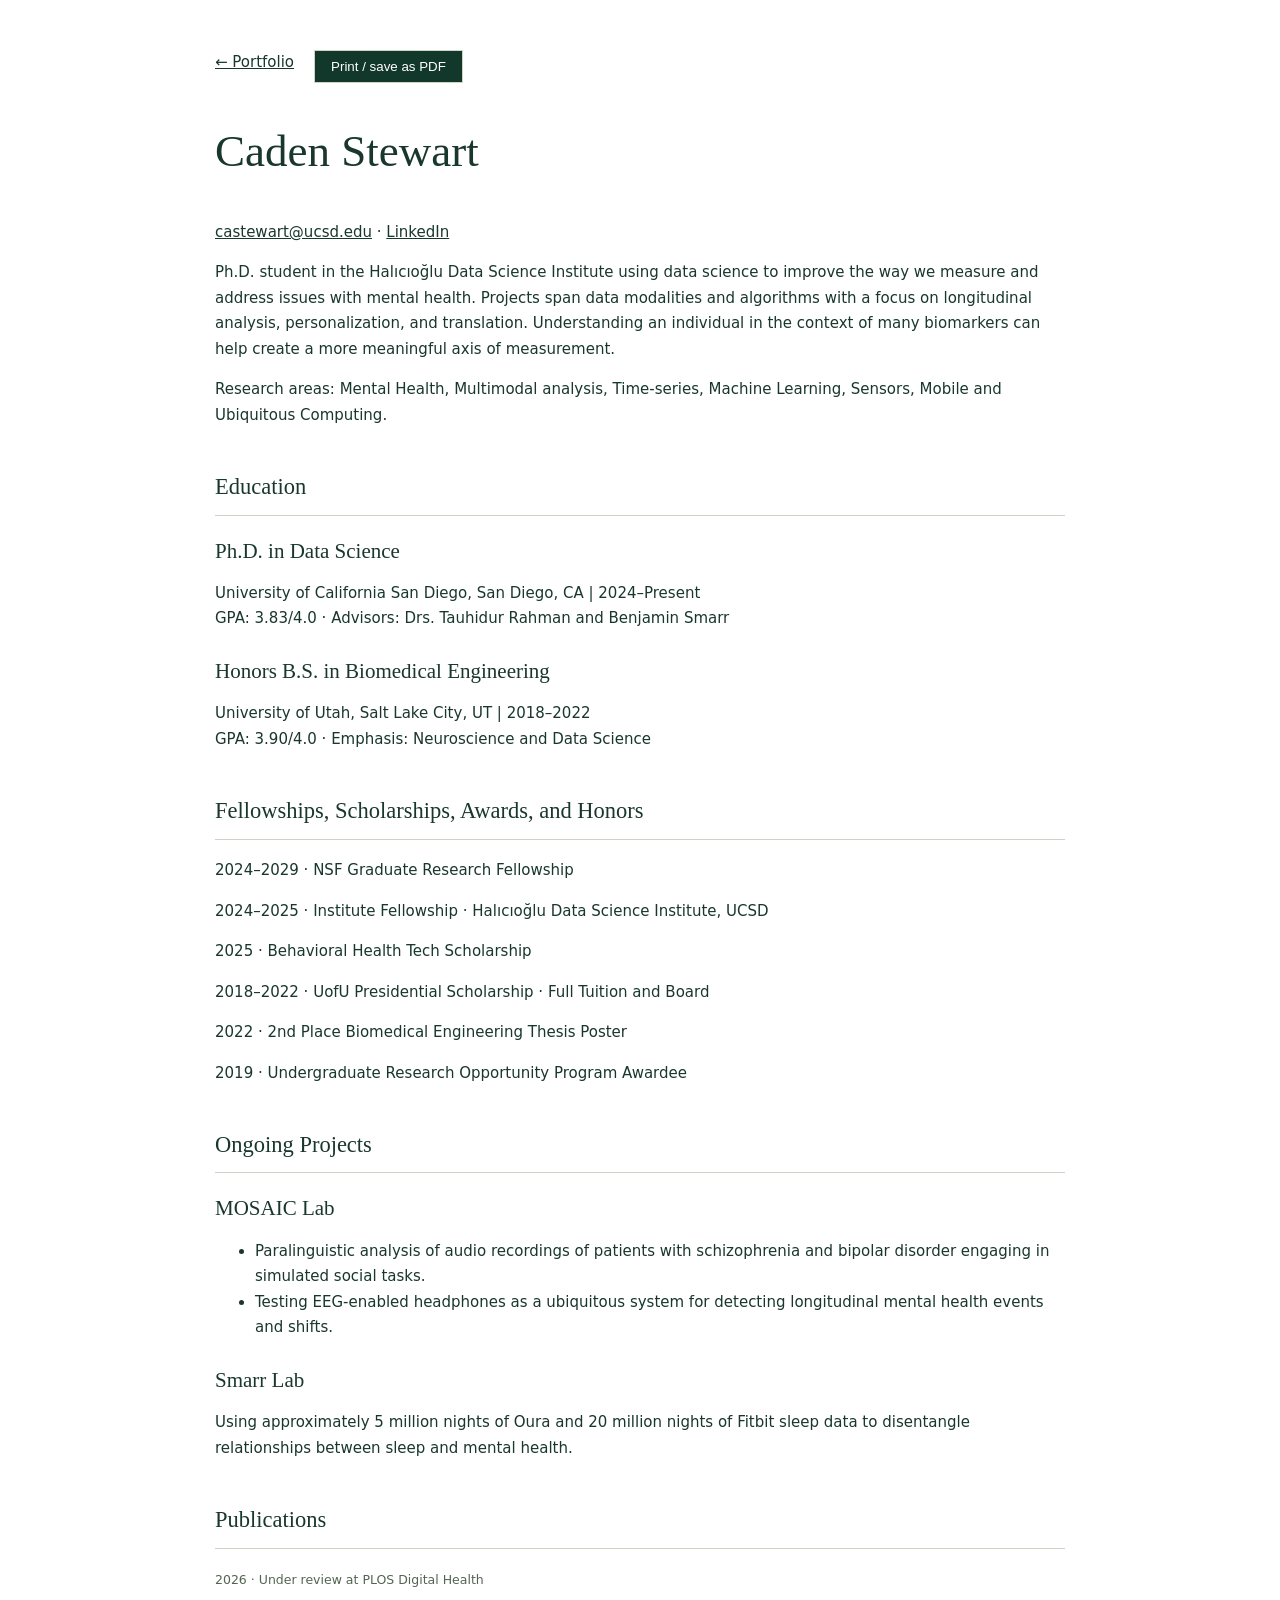
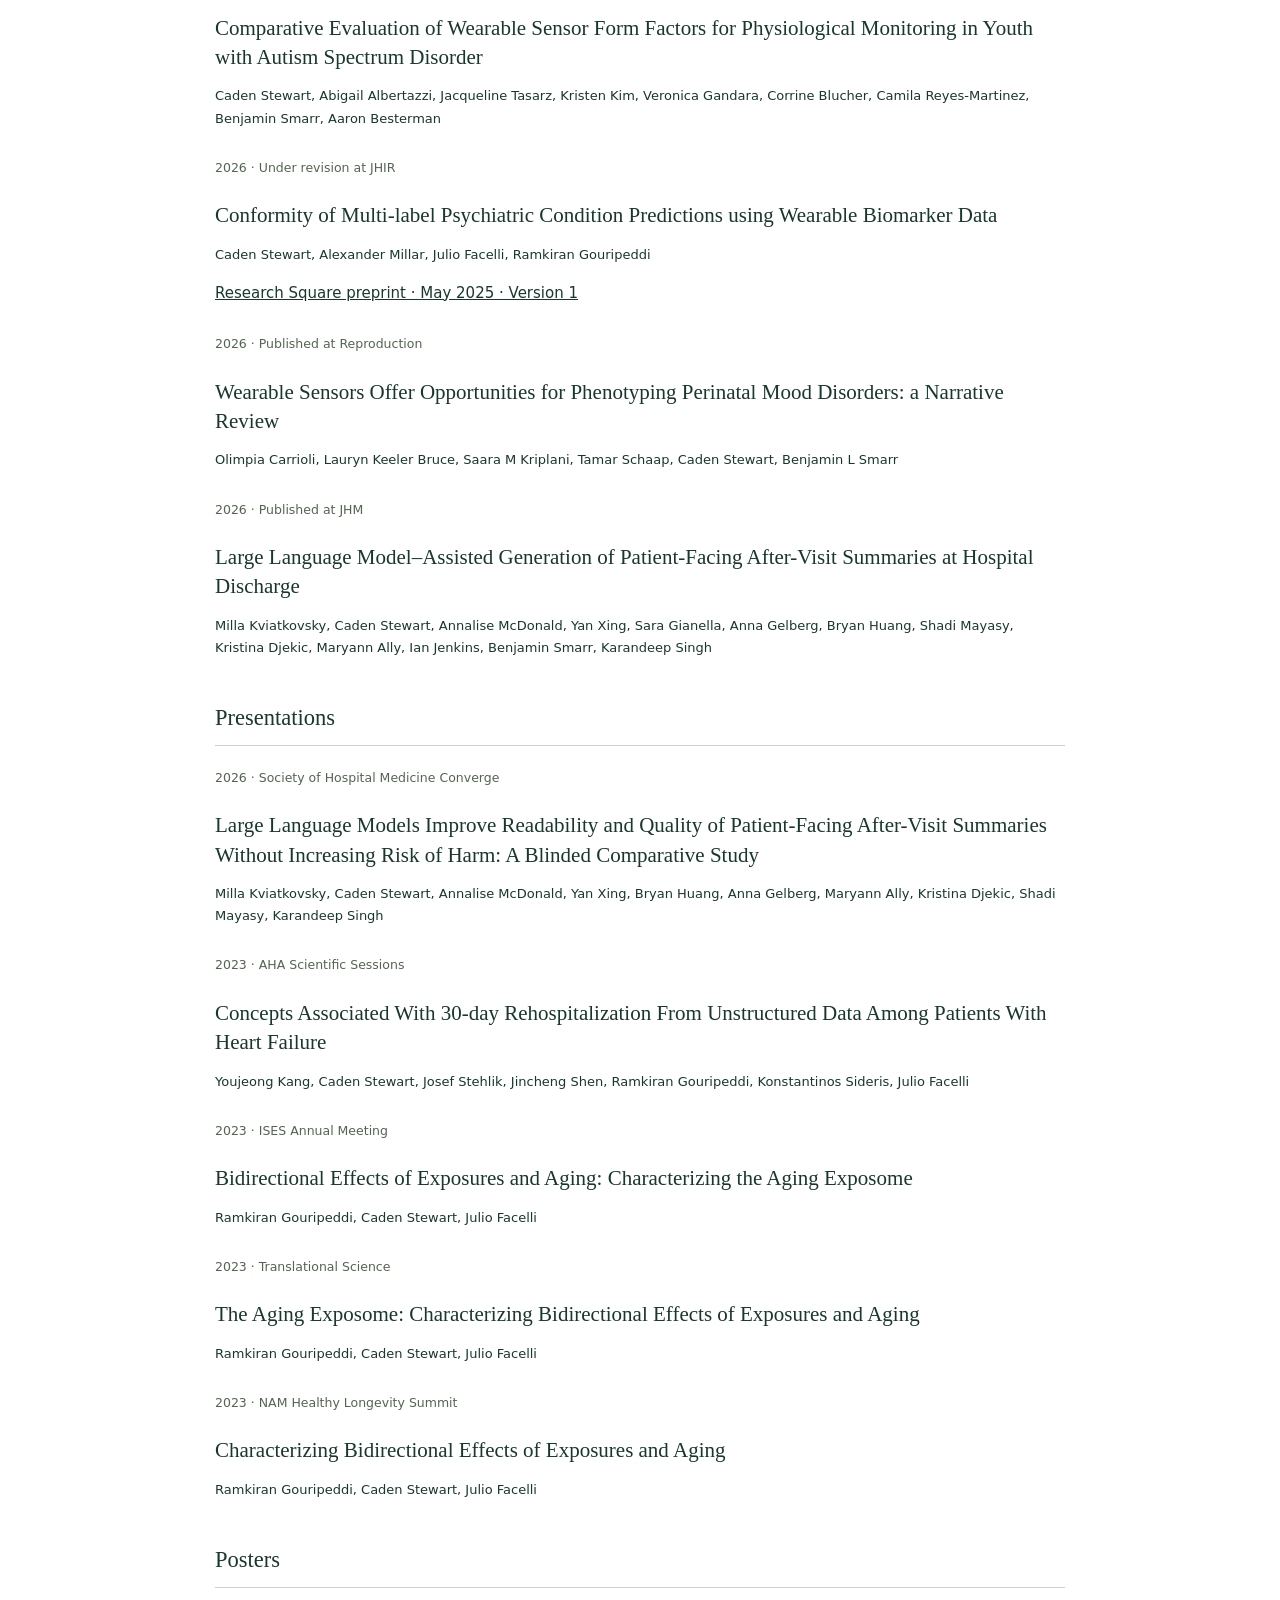
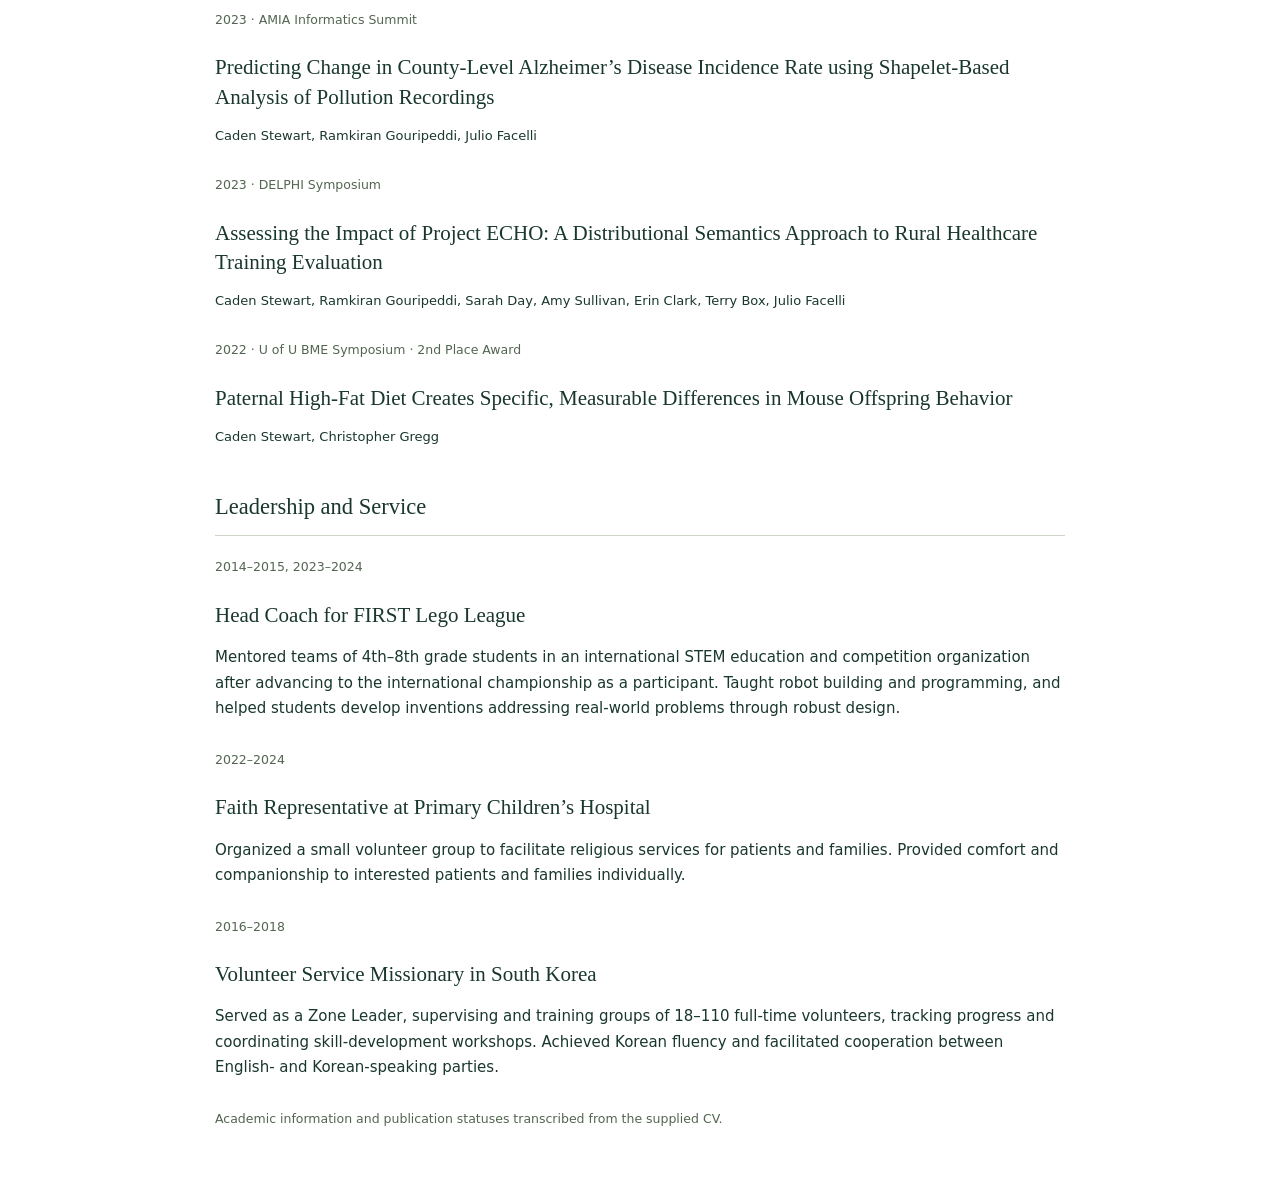
==== cv.html @ b55d0a7a "Build mountain-inspired academic portfolio with CV and Vercel setup guide" ====
<!doctype html><html lang="en"><head><meta charset="utf-8"><meta name="viewport" content="width=device-width,initial-scale=1"><title>Caden Stewart | Curriculum Vitae</title><link rel="icon" href="assets/favicon.svg"><style>body{max-width:850px;margin:50px auto;padding:0 25px;color:#19372d;font:15px/1.7 system-ui,sans-serif}h1,h2,h3{font-family:Georgia,serif;font-weight:400}h1{font-size:45px}h2{border-bottom:1px solid #ccd5c6;padding-bottom:8px;margin-top:40px}h3{font-size:21px;line-height:1.4;margin-bottom:8px}article{margin-bottom:25px}a{color:inherit}small{color:#536551}.toolbar{display:flex;gap:20px}button{padding:8px 16px;border:1px solid #ccd5c6;background:#12372b;color:white;cursor:pointer}.authors{font-size:13px}@media print{body{margin:0;max-width:none}.toolbar{display:none}a{text-decoration:none}h2,h3{break-after:avoid}article{break-inside:avoid}}</style></head><body><div class="toolbar"><a href="index.html">← Portfolio</a><button id="print">Print / save as PDF</button></div><h1>Caden Stewart</h1><p><a href="mailto:castewart@ucsd.edu">castewart@ucsd.edu</a> · <a href="https://www.linkedin.com/in/curious-caden">LinkedIn</a></p><p>Ph.D. student in the Halıcıoğlu Data Science Institute using data science to improve the way we measure and address issues with mental health. Projects span data modalities and algorithms with a focus on longitudinal analysis, personalization, and translation. Understanding an individual in the context of many biomarkers can help create a more meaningful axis of measurement.</p><p>Research areas: Mental Health, Multimodal analysis, Time-series, Machine Learning, Sensors, Mobile and Ubiquitous Computing.</p><h2>Education</h2><article><h3>Ph.D. in Data Science</h3><p>University of California San Diego, San Diego, CA | 2024–Present<br>GPA: 3.83/4.0 · Advisors: Drs. Tauhidur Rahman and Benjamin Smarr</p></article><article><h3>Honors B.S. in Biomedical Engineering</h3><p>University of Utah, Salt Lake City, UT | 2018–2022<br>GPA: 3.90/4.0 · Emphasis: Neuroscience and Data Science</p></article><h2>Fellowships, Scholarships, Awards, and Honors</h2><p>2024–2029 · NSF Graduate Research Fellowship</p><p>2024–2025 · Institute Fellowship · Halıcıoğlu Data Science Institute, UCSD</p><p>2025 · Behavioral Health Tech Scholarship</p><p>2018–2022 · UofU Presidential Scholarship · Full Tuition and Board</p><p>2022 · 2nd Place Biomedical Engineering Thesis Poster</p><p>2019 · Undergraduate Research Opportunity Program Awardee</p><h2>Ongoing Projects</h2><article><h3>MOSAIC Lab</h3><ul><li>Paralinguistic analysis of audio recordings of patients with schizophrenia and bipolar disorder engaging in simulated social tasks.</li><li>Testing EEG-enabled headphones as a ubiquitous system for detecting longitudinal mental health events and shifts.</li></ul></article><article><h3>Smarr Lab</h3><p>Using approximately 5 million nights of Oura and 20 million nights of Fitbit sleep data to disentangle relationships between sleep and mental health.</p></article><h2>Publications</h2><article><small>2026 · Under review at PLOS Digital Health</small><h3>Comparative Evaluation of Wearable Sensor Form Factors for Physiological Monitoring in Youth with Autism Spectrum Disorder</h3><p class="authors">Caden Stewart, Abigail Albertazzi, Jacqueline Tasarz, Kristen Kim, Veronica Gandara, Corrine Blucher, Camila Reyes-Martinez, Benjamin Smarr, Aaron Besterman</p></article><article><small>2026 · Under revision at JHIR</small><h3>Conformity of Multi-label Psychiatric Condition Predictions using Wearable Biomarker Data</h3><p class="authors">Caden Stewart, Alexander Millar, Julio Facelli, Ramkiran Gouripeddi</p><p><a href="https://doi.org/10.21203/rs.3.rs-6458806/v1">Research Square preprint · May 2025 · Version 1</a></p></article><article><small>2026 · Published at Reproduction</small><h3>Wearable Sensors Offer Opportunities for Phenotyping Perinatal Mood Disorders: a Narrative Review</h3><p class="authors">Olimpia Carrioli, Lauryn Keeler Bruce, Saara M Kriplani, Tamar Schaap, Caden Stewart, Benjamin L Smarr</p></article><article><small>2026 · Published at JHM</small><h3>Large Language Model–Assisted Generation of Patient-Facing After-Visit Summaries at Hospital Discharge</h3><p class="authors">Milla Kviatkovsky, Caden Stewart, Annalise McDonald, Yan Xing, Sara Gianella, Anna Gelberg, Bryan Huang, Shadi Mayasy, Kristina Djekic, Maryann Ally, Ian Jenkins, Benjamin Smarr, Karandeep Singh</p></article><h2>Presentations</h2><article><small>2026 · Society of Hospital Medicine Converge</small><h3>Large Language Models Improve Readability and Quality of Patient-Facing After-Visit Summaries Without Increasing Risk of Harm: A Blinded Comparative Study</h3><p class="authors">Milla Kviatkovsky, Caden Stewart, Annalise McDonald, Yan Xing, Bryan Huang, Anna Gelberg, Maryann Ally, Kristina Djekic, Shadi Mayasy, Karandeep Singh</p></article><article><small>2023 · AHA Scientific Sessions</small><h3>Concepts Associated With 30-day Rehospitalization From Unstructured Data Among Patients With Heart Failure</h3><p class="authors">Youjeong Kang, Caden Stewart, Josef Stehlik, Jincheng Shen, Ramkiran Gouripeddi, Konstantinos Sideris, Julio Facelli</p></article><article><small>2023 · ISES Annual Meeting</small><h3>Bidirectional Effects of Exposures and Aging: Characterizing the Aging Exposome</h3><p class="authors">Ramkiran Gouripeddi, Caden Stewart, Julio Facelli</p></article><article><small>2023 · Translational Science</small><h3>The Aging Exposome: Characterizing Bidirectional Effects of Exposures and Aging</h3><p class="authors">Ramkiran Gouripeddi, Caden Stewart, Julio Facelli</p></article><article><small>2023 · NAM Healthy Longevity Summit</small><h3>Characterizing Bidirectional Effects of Exposures and Aging</h3><p class="authors">Ramkiran Gouripeddi, Caden Stewart, Julio Facelli</p></article><h2>Posters</h2><article><small>2023 · AMIA Informatics Summit</small><h3>Predicting Change in County-Level Alzheimer’s Disease Incidence Rate using Shapelet-Based Analysis of Pollution Recordings</h3><p class="authors">Caden Stewart, Ramkiran Gouripeddi, Julio Facelli</p></article><article><small>2023 · DELPHI Symposium</small><h3>Assessing the Impact of Project ECHO: A Distributional Semantics Approach to Rural Healthcare Training Evaluation</h3><p class="authors">Caden Stewart, Ramkiran Gouripeddi, Sarah Day, Amy Sullivan, Erin Clark, Terry Box, Julio Facelli</p></article><article><small>2022 · U of U BME Symposium · 2nd Place Award</small><h3>Paternal High-Fat Diet Creates Specific, Measurable Differences in Mouse Offspring Behavior</h3><p class="authors">Caden Stewart, Christopher Gregg</p></article><h2>Leadership and Service</h2><article><small>2014–2015, 2023–2024</small><h3>Head Coach for FIRST Lego League</h3><p>Mentored teams of 4th–8th grade students in an international STEM education and competition organization after advancing to the international championship as a participant. Taught robot building and programming, and helped students develop inventions addressing real-world problems through robust design.</p></article><article><small>2022–2024</small><h3>Faith Representative at Primary Children’s Hospital</h3><p>Organized a small volunteer group to facilitate religious services for patients and families. Provided comfort and companionship to interested patients and families individually.</p></article><article><small>2016–2018</small><h3>Volunteer Service Missionary in South Korea</h3><p>Served as a Zone Leader, supervising and training groups of 18–110 full-time volunteers, tracking progress and coordinating skill-development workshops. Achieved Korean fluency and facilitated cooperation between English- and Korean-speaking parties.</p></article><p><small>Academic information and publication statuses transcribed from the supplied CV.</small></p><script>document.getElementById("print").addEventListener("click",()=>window.print())</script></body></html>
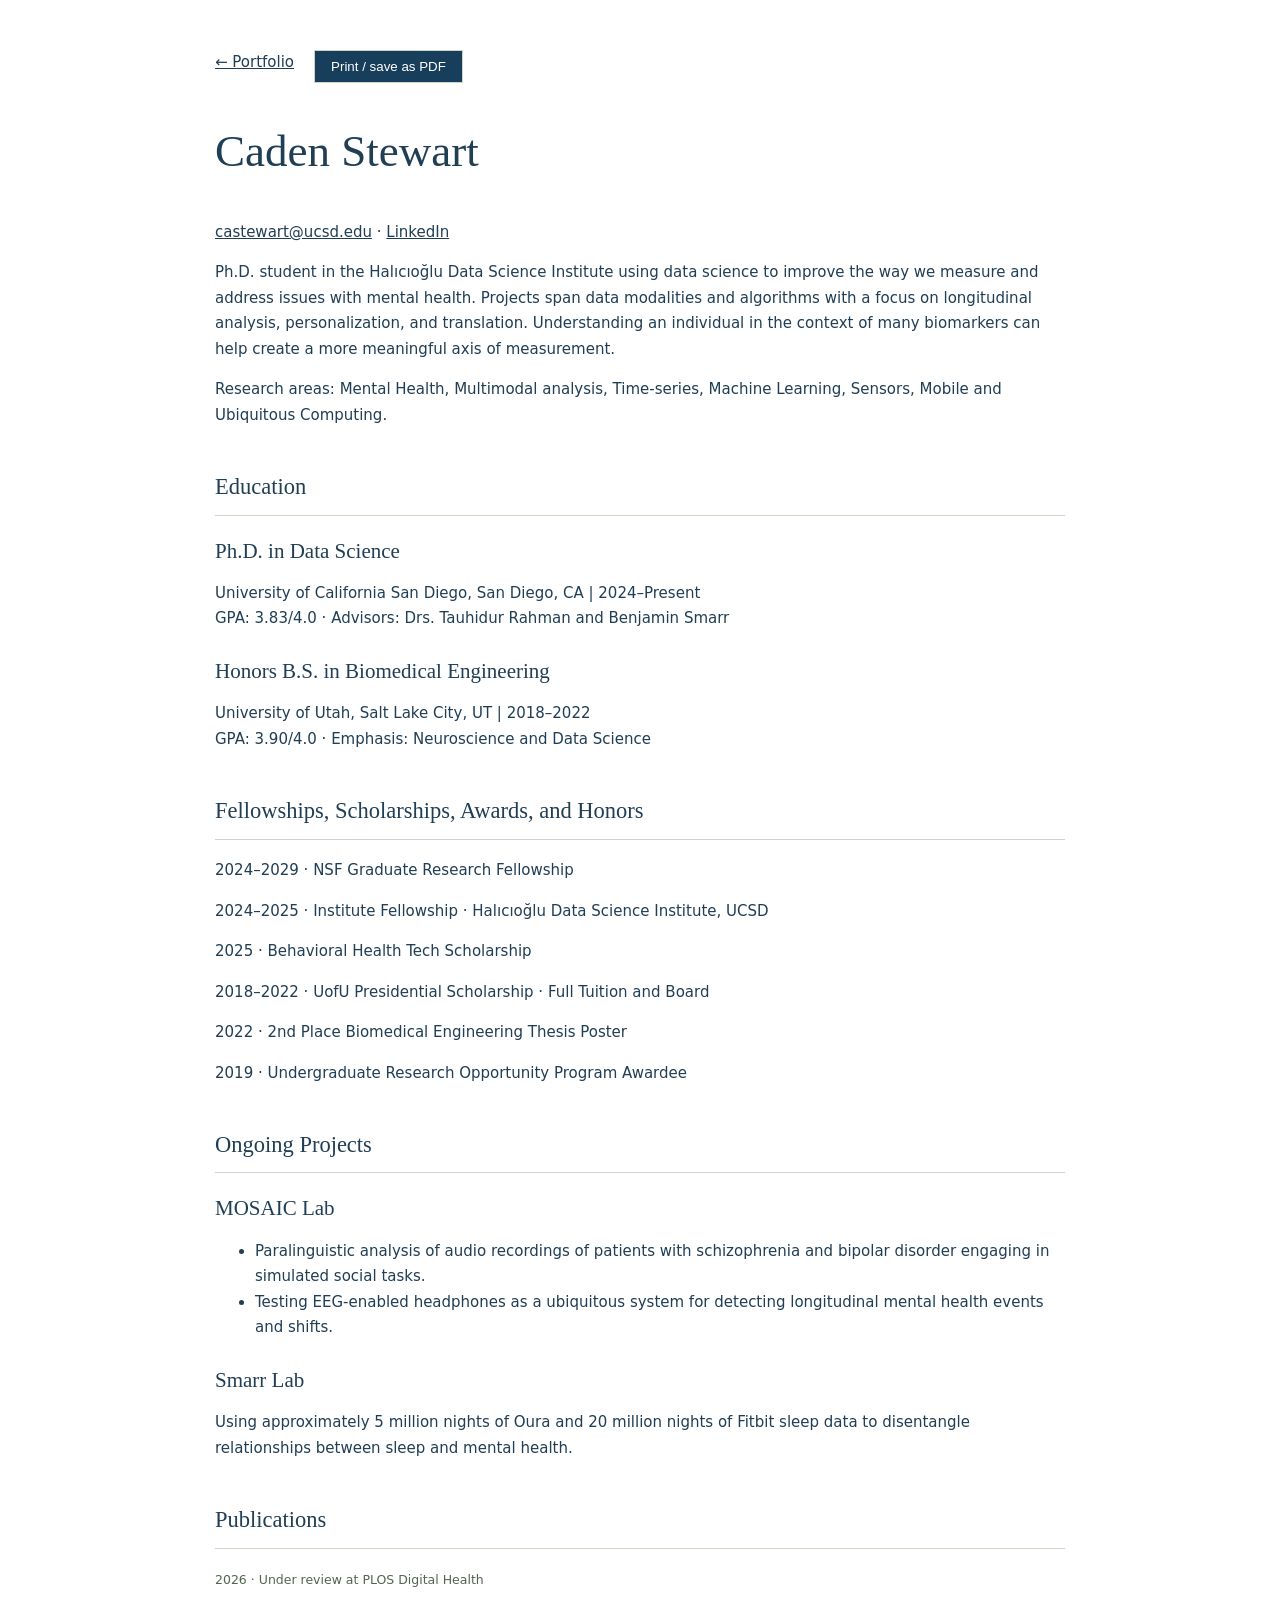
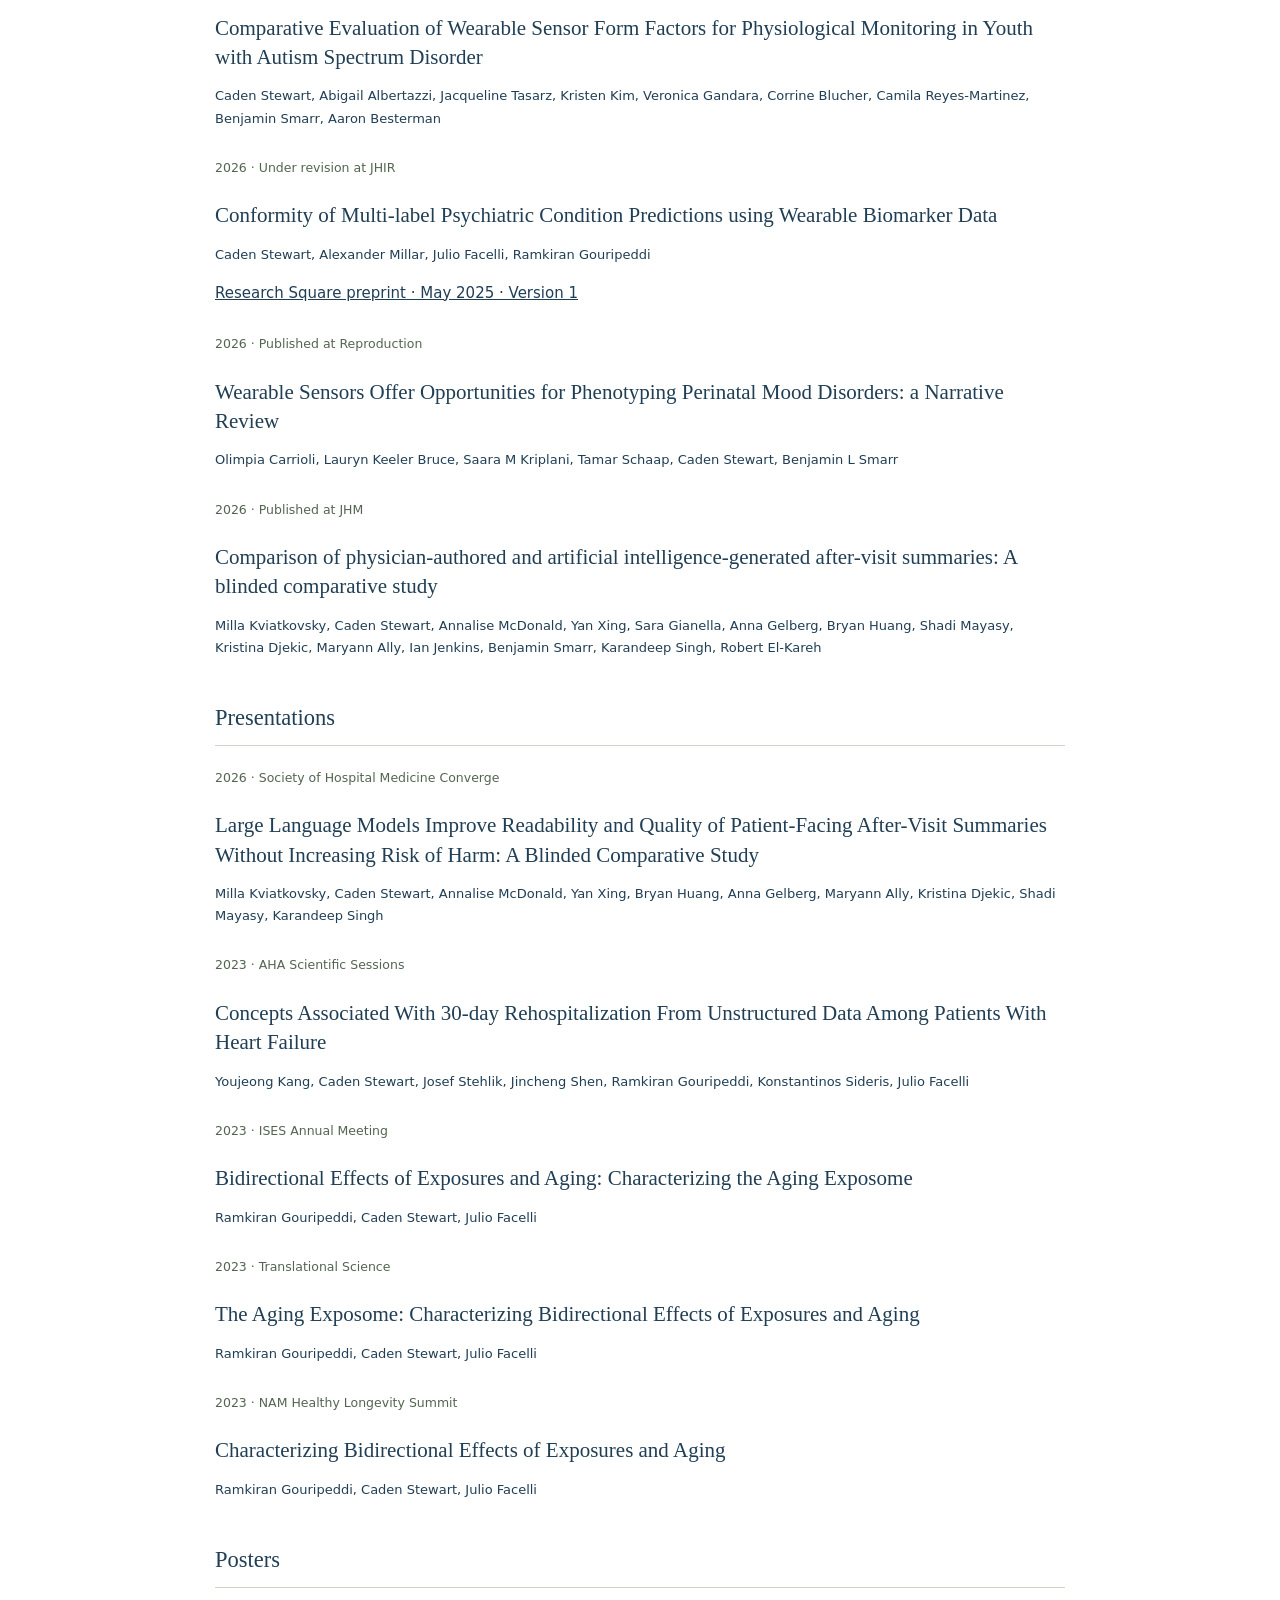
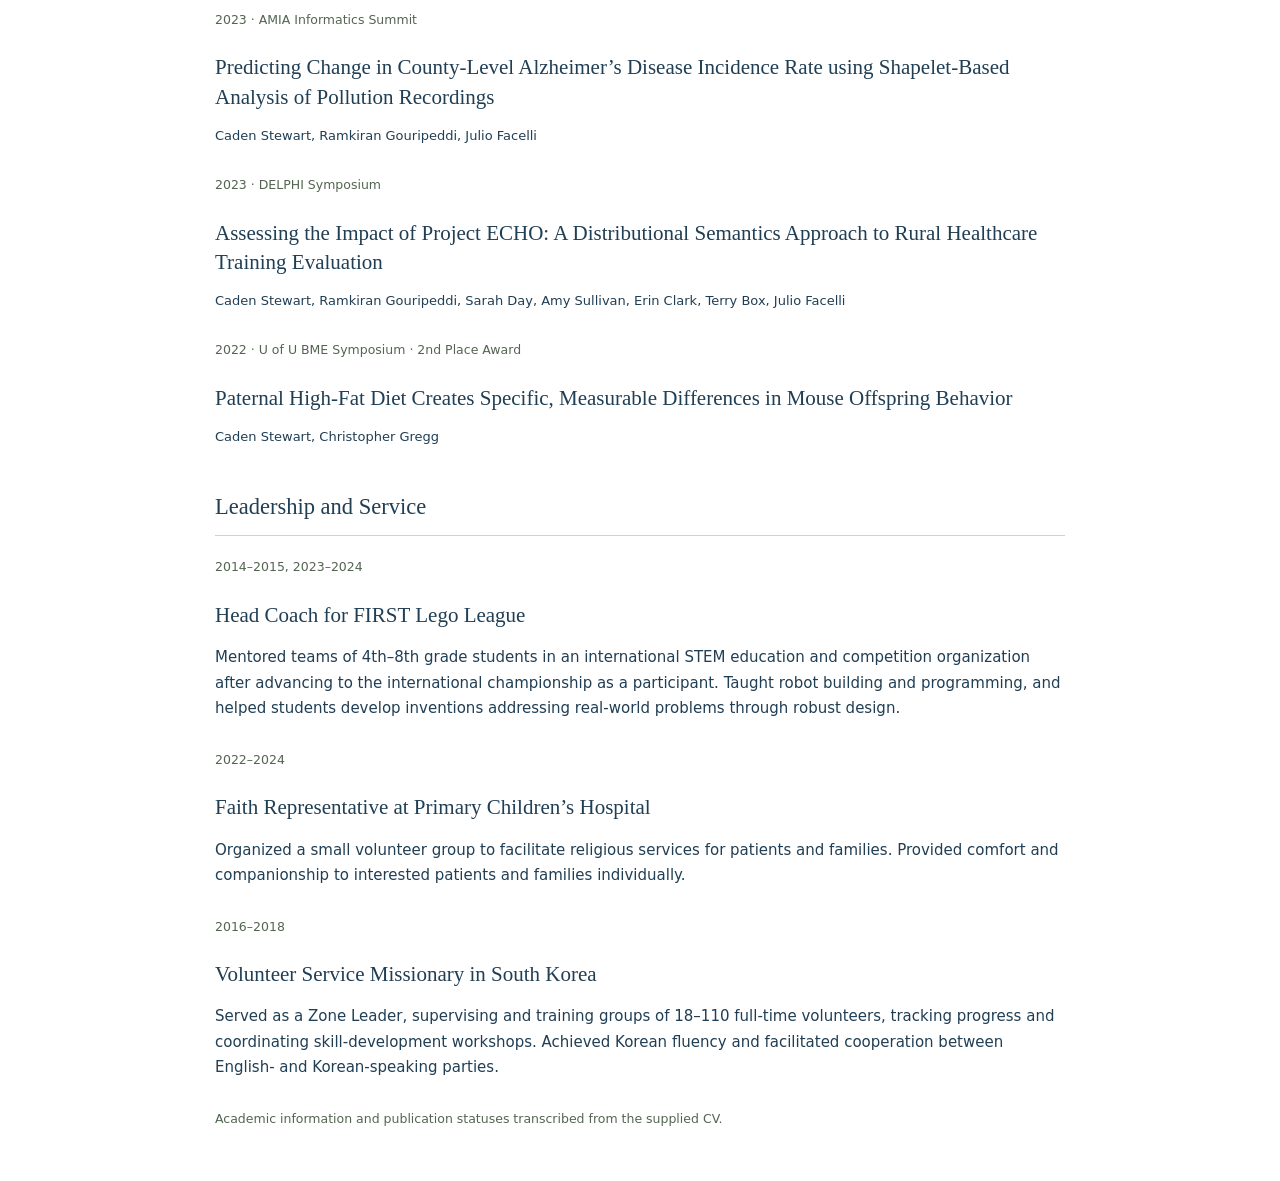
==== commit 0b607d09: "Add headshot, cool blue mountain theme, and sourced publication summaries and figure" ====
--- a/cv.html
+++ b/cv.html
@@ -1 +1 @@
-<!doctype html><html lang="en"><head><meta charset="utf-8"><meta name="viewport" content="width=device-width,initial-scale=1"><title>Caden Stewart | Curriculum Vitae</title><link rel="icon" href="assets/favicon.svg"><style>body{max-width:850px;margin:50px auto;padding:0 25px;color:#19372d;font:15px/1.7 system-ui,sans-serif}h1,h2,h3{font-family:Georgia,serif;font-weight:400}h1{font-size:45px}h2{border-bottom:1px solid #ccd5c6;padding-bottom:8px;margin-top:40px}h3{font-size:21px;line-height:1.4;margin-bottom:8px}article{margin-bottom:25px}a{color:inherit}small{color:#536551}.toolbar{display:flex;gap:20px}button{padding:8px 16px;border:1px solid #ccd5c6;background:#12372b;color:white;cursor:pointer}.authors{font-size:13px}@media print{body{margin:0;max-width:none}.toolbar{display:none}a{text-decoration:none}h2,h3{break-after:avoid}article{break-inside:avoid}}</style></head><body><div class="toolbar"><a href="index.html">← Portfolio</a><button id="print">Print / save as PDF</button></div><h1>Caden Stewart</h1><p><a href="mailto:castewart@ucsd.edu">castewart@ucsd.edu</a> · <a href="https://www.linkedin.com/in/curious-caden">LinkedIn</a></p><p>Ph.D. student in the Halıcıoğlu Data Science Institute using data science to improve the way we measure and address issues with mental health. Projects span data modalities and algorithms with a focus on longitudinal analysis, personalization, and translation. Understanding an individual in the context of many biomarkers can help create a more meaningful axis of measurement.</p><p>Research areas: Mental Health, Multimodal analysis, Time-series, Machine Learning, Sensors, Mobile and Ubiquitous Computing.</p><h2>Education</h2><article><h3>Ph.D. in Data Science</h3><p>University of California San Diego, San Diego, CA | 2024–Present<br>GPA: 3.83/4.0 · Advisors: Drs. Tauhidur Rahman and Benjamin Smarr</p></article><article><h3>Honors B.S. in Biomedical Engineering</h3><p>University of Utah, Salt Lake City, UT | 2018–2022<br>GPA: 3.90/4.0 · Emphasis: Neuroscience and Data Science</p></article><h2>Fellowships, Scholarships, Awards, and Honors</h2><p>2024–2029 · NSF Graduate Research Fellowship</p><p>2024–2025 · Institute Fellowship · Halıcıoğlu Data Science Institute, UCSD</p><p>2025 · Behavioral Health Tech Scholarship</p><p>2018–2022 · UofU Presidential Scholarship · Full Tuition and Board</p><p>2022 · 2nd Place Biomedical Engineering Thesis Poster</p><p>2019 · Undergraduate Research Opportunity Program Awardee</p><h2>Ongoing Projects</h2><article><h3>MOSAIC Lab</h3><ul><li>Paralinguistic analysis of audio recordings of patients with schizophrenia and bipolar disorder engaging in simulated social tasks.</li><li>Testing EEG-enabled headphones as a ubiquitous system for detecting longitudinal mental health events and shifts.</li></ul></article><article><h3>Smarr Lab</h3><p>Using approximately 5 million nights of Oura and 20 million nights of Fitbit sleep data to disentangle relationships between sleep and mental health.</p></article><h2>Publications</h2><article><small>2026 · Under review at PLOS Digital Health</small><h3>Comparative Evaluation of Wearable Sensor Form Factors for Physiological Monitoring in Youth with Autism Spectrum Disorder</h3><p class="authors">Caden Stewart, Abigail Albertazzi, Jacqueline Tasarz, Kristen Kim, Veronica Gandara, Corrine Blucher, Camila Reyes-Martinez, Benjamin Smarr, Aaron Besterman</p></article><article><small>2026 · Under revision at JHIR</small><h3>Conformity of Multi-label Psychiatric Condition Predictions using Wearable Biomarker Data</h3><p class="authors">Caden Stewart, Alexander Millar, Julio Facelli, Ramkiran Gouripeddi</p><p><a href="https://doi.org/10.21203/rs.3.rs-6458806/v1">Research Square preprint · May 2025 · Version 1</a></p></article><article><small>2026 · Published at Reproduction</small><h3>Wearable Sensors Offer Opportunities for Phenotyping Perinatal Mood Disorders: a Narrative Review</h3><p class="authors">Olimpia Carrioli, Lauryn Keeler Bruce, Saara M Kriplani, Tamar Schaap, Caden Stewart, Benjamin L Smarr</p></article><article><small>2026 · Published at JHM</small><h3>Large Language Model–Assisted Generation of Patient-Facing After-Visit Summaries at Hospital Discharge</h3><p class="authors">Milla Kviatkovsky, Caden Stewart, Annalise McDonald, Yan Xing, Sara Gianella, Anna Gelberg, Bryan Huang, Shadi Mayasy, Kristina Djekic, Maryann Ally, Ian Jenkins, Benjamin Smarr, Karandeep Singh</p></article><h2>Presentations</h2><article><small>2026 · Society of Hospital Medicine Converge</small><h3>Large Language Models Improve Readability and Quality of Patient-Facing After-Visit Summaries Without Increasing Risk of Harm: A Blinded Comparative Study</h3><p class="authors">Milla Kviatkovsky, Caden Stewart, Annalise McDonald, Yan Xing, Bryan Huang, Anna Gelberg, Maryann Ally, Kristina Djekic, Shadi Mayasy, Karandeep Singh</p></article><article><small>2023 · AHA Scientific Sessions</small><h3>Concepts Associated With 30-day Rehospitalization From Unstructured Data Among Patients With Heart Failure</h3><p class="authors">Youjeong Kang, Caden Stewart, Josef Stehlik, Jincheng Shen, Ramkiran Gouripeddi, Konstantinos Sideris, Julio Facelli</p></article><article><small>2023 · ISES Annual Meeting</small><h3>Bidirectional Effects of Exposures and Aging: Characterizing the Aging Exposome</h3><p class="authors">Ramkiran Gouripeddi, Caden Stewart, Julio Facelli</p></article><article><small>2023 · Translational Science</small><h3>The Aging Exposome: Characterizing Bidirectional Effects of Exposures and Aging</h3><p class="authors">Ramkiran Gouripeddi, Caden Stewart, Julio Facelli</p></article><article><small>2023 · NAM Healthy Longevity Summit</small><h3>Characterizing Bidirectional Effects of Exposures and Aging</h3><p class="authors">Ramkiran Gouripeddi, Caden Stewart, Julio Facelli</p></article><h2>Posters</h2><article><small>2023 · AMIA Informatics Summit</small><h3>Predicting Change in County-Level Alzheimer’s Disease Incidence Rate using Shapelet-Based Analysis of Pollution Recordings</h3><p class="authors">Caden Stewart, Ramkiran Gouripeddi, Julio Facelli</p></article><article><small>2023 · DELPHI Symposium</small><h3>Assessing the Impact of Project ECHO: A Distributional Semantics Approach to Rural Healthcare Training Evaluation</h3><p class="authors">Caden Stewart, Ramkiran Gouripeddi, Sarah Day, Amy Sullivan, Erin Clark, Terry Box, Julio Facelli</p></article><article><small>2022 · U of U BME Symposium · 2nd Place Award</small><h3>Paternal High-Fat Diet Creates Specific, Measurable Differences in Mouse Offspring Behavior</h3><p class="authors">Caden Stewart, Christopher Gregg</p></article><h2>Leadership and Service</h2><article><small>2014–2015, 2023–2024</small><h3>Head Coach for FIRST Lego League</h3><p>Mentored teams of 4th–8th grade students in an international STEM education and competition organization after advancing to the international championship as a participant. Taught robot building and programming, and helped students develop inventions addressing real-world problems through robust design.</p></article><article><small>2022–2024</small><h3>Faith Representative at Primary Children’s Hospital</h3><p>Organized a small volunteer group to facilitate religious services for patients and families. Provided comfort and companionship to interested patients and families individually.</p></article><article><small>2016–2018</small><h3>Volunteer Service Missionary in South Korea</h3><p>Served as a Zone Leader, supervising and training groups of 18–110 full-time volunteers, tracking progress and coordinating skill-development workshops. Achieved Korean fluency and facilitated cooperation between English- and Korean-speaking parties.</p></article><p><small>Academic information and publication statuses transcribed from the supplied CV.</small></p><script>document.getElementById("print").addEventListener("click",()=>window.print())</script></body></html>+<!doctype html><html lang="en"><head><meta charset="utf-8"><meta name="viewport" content="width=device-width,initial-scale=1"><title>Caden Stewart | Curriculum Vitae</title><link rel="icon" href="assets/favicon.svg"><style>body{max-width:850px;margin:50px auto;padding:0 25px;color:#203e54;font:15px/1.7 system-ui,sans-serif}h1,h2,h3{font-family:Georgia,serif;font-weight:400}h1{font-size:45px}h2{border-bottom:1px solid #ccd5c6;padding-bottom:8px;margin-top:40px}h3{font-size:21px;line-height:1.4;margin-bottom:8px}article{margin-bottom:25px}a{color:inherit}small{color:#536551}.toolbar{display:flex;gap:20px}button{padding:8px 16px;border:1px solid #ccd5c6;background:#173e5a;color:white;cursor:pointer}.authors{font-size:13px}@media print{body{margin:0;max-width:none}.toolbar{display:none}a{text-decoration:none}h2,h3{break-after:avoid}article{break-inside:avoid}}</style></head><body><div class="toolbar"><a href="index.html">← Portfolio</a><button id="print">Print / save as PDF</button></div><h1>Caden Stewart</h1><p><a href="mailto:castewart@ucsd.edu">castewart@ucsd.edu</a> · <a href="https://www.linkedin.com/in/curious-caden">LinkedIn</a></p><p>Ph.D. student in the Halıcıoğlu Data Science Institute using data science to improve the way we measure and address issues with mental health. Projects span data modalities and algorithms with a focus on longitudinal analysis, personalization, and translation. Understanding an individual in the context of many biomarkers can help create a more meaningful axis of measurement.</p><p>Research areas: Mental Health, Multimodal analysis, Time-series, Machine Learning, Sensors, Mobile and Ubiquitous Computing.</p><h2>Education</h2><article><h3>Ph.D. in Data Science</h3><p>University of California San Diego, San Diego, CA | 2024–Present<br>GPA: 3.83/4.0 · Advisors: Drs. Tauhidur Rahman and Benjamin Smarr</p></article><article><h3>Honors B.S. in Biomedical Engineering</h3><p>University of Utah, Salt Lake City, UT | 2018–2022<br>GPA: 3.90/4.0 · Emphasis: Neuroscience and Data Science</p></article><h2>Fellowships, Scholarships, Awards, and Honors</h2><p>2024–2029 · NSF Graduate Research Fellowship</p><p>2024–2025 · Institute Fellowship · Halıcıoğlu Data Science Institute, UCSD</p><p>2025 · Behavioral Health Tech Scholarship</p><p>2018–2022 · UofU Presidential Scholarship · Full Tuition and Board</p><p>2022 · 2nd Place Biomedical Engineering Thesis Poster</p><p>2019 · Undergraduate Research Opportunity Program Awardee</p><h2>Ongoing Projects</h2><article><h3>MOSAIC Lab</h3><ul><li>Paralinguistic analysis of audio recordings of patients with schizophrenia and bipolar disorder engaging in simulated social tasks.</li><li>Testing EEG-enabled headphones as a ubiquitous system for detecting longitudinal mental health events and shifts.</li></ul></article><article><h3>Smarr Lab</h3><p>Using approximately 5 million nights of Oura and 20 million nights of Fitbit sleep data to disentangle relationships between sleep and mental health.</p></article><h2>Publications</h2><article><small>2026 · Under review at PLOS Digital Health</small><h3>Comparative Evaluation of Wearable Sensor Form Factors for Physiological Monitoring in Youth with Autism Spectrum Disorder</h3><p class="authors">Caden Stewart, Abigail Albertazzi, Jacqueline Tasarz, Kristen Kim, Veronica Gandara, Corrine Blucher, Camila Reyes-Martinez, Benjamin Smarr, Aaron Besterman</p></article><article><small>2026 · Under revision at JHIR</small><h3>Conformity of Multi-label Psychiatric Condition Predictions using Wearable Biomarker Data</h3><p class="authors">Caden Stewart, Alexander Millar, Julio Facelli, Ramkiran Gouripeddi</p><p><a href="https://doi.org/10.21203/rs.3.rs-6458806/v1">Research Square preprint · May 2025 · Version 1</a></p></article><article><small>2026 · Published at Reproduction</small><h3>Wearable Sensors Offer Opportunities for Phenotyping Perinatal Mood Disorders: a Narrative Review</h3><p class="authors">Olimpia Carrioli, Lauryn Keeler Bruce, Saara M Kriplani, Tamar Schaap, Caden Stewart, Benjamin L Smarr</p></article><article><small>2026 · Published at JHM</small><h3>Comparison of physician-authored and artificial intelligence-generated after-visit summaries: A blinded comparative study</h3><p class="authors">Milla Kviatkovsky, Caden Stewart, Annalise McDonald, Yan Xing, Sara Gianella, Anna Gelberg, Bryan Huang, Shadi Mayasy, Kristina Djekic, Maryann Ally, Ian Jenkins, Benjamin Smarr, Karandeep Singh, Robert El-Kareh</p></article><h2>Presentations</h2><article><small>2026 · Society of Hospital Medicine Converge</small><h3>Large Language Models Improve Readability and Quality of Patient-Facing After-Visit Summaries Without Increasing Risk of Harm: A Blinded Comparative Study</h3><p class="authors">Milla Kviatkovsky, Caden Stewart, Annalise McDonald, Yan Xing, Bryan Huang, Anna Gelberg, Maryann Ally, Kristina Djekic, Shadi Mayasy, Karandeep Singh</p></article><article><small>2023 · AHA Scientific Sessions</small><h3>Concepts Associated With 30-day Rehospitalization From Unstructured Data Among Patients With Heart Failure</h3><p class="authors">Youjeong Kang, Caden Stewart, Josef Stehlik, Jincheng Shen, Ramkiran Gouripeddi, Konstantinos Sideris, Julio Facelli</p></article><article><small>2023 · ISES Annual Meeting</small><h3>Bidirectional Effects of Exposures and Aging: Characterizing the Aging Exposome</h3><p class="authors">Ramkiran Gouripeddi, Caden Stewart, Julio Facelli</p></article><article><small>2023 · Translational Science</small><h3>The Aging Exposome: Characterizing Bidirectional Effects of Exposures and Aging</h3><p class="authors">Ramkiran Gouripeddi, Caden Stewart, Julio Facelli</p></article><article><small>2023 · NAM Healthy Longevity Summit</small><h3>Characterizing Bidirectional Effects of Exposures and Aging</h3><p class="authors">Ramkiran Gouripeddi, Caden Stewart, Julio Facelli</p></article><h2>Posters</h2><article><small>2023 · AMIA Informatics Summit</small><h3>Predicting Change in County-Level Alzheimer’s Disease Incidence Rate using Shapelet-Based Analysis of Pollution Recordings</h3><p class="authors">Caden Stewart, Ramkiran Gouripeddi, Julio Facelli</p></article><article><small>2023 · DELPHI Symposium</small><h3>Assessing the Impact of Project ECHO: A Distributional Semantics Approach to Rural Healthcare Training Evaluation</h3><p class="authors">Caden Stewart, Ramkiran Gouripeddi, Sarah Day, Amy Sullivan, Erin Clark, Terry Box, Julio Facelli</p></article><article><small>2022 · U of U BME Symposium · 2nd Place Award</small><h3>Paternal High-Fat Diet Creates Specific, Measurable Differences in Mouse Offspring Behavior</h3><p class="authors">Caden Stewart, Christopher Gregg</p></article><h2>Leadership and Service</h2><article><small>2014–2015, 2023–2024</small><h3>Head Coach for FIRST Lego League</h3><p>Mentored teams of 4th–8th grade students in an international STEM education and competition organization after advancing to the international championship as a participant. Taught robot building and programming, and helped students develop inventions addressing real-world problems through robust design.</p></article><article><small>2022–2024</small><h3>Faith Representative at Primary Children’s Hospital</h3><p>Organized a small volunteer group to facilitate religious services for patients and families. Provided comfort and companionship to interested patients and families individually.</p></article><article><small>2016–2018</small><h3>Volunteer Service Missionary in South Korea</h3><p>Served as a Zone Leader, supervising and training groups of 18–110 full-time volunteers, tracking progress and coordinating skill-development workshops. Achieved Korean fluency and facilitated cooperation between English- and Korean-speaking parties.</p></article><p><small>Academic information and publication statuses transcribed from the supplied CV.</small></p><script>document.getElementById("print").addEventListener("click",()=>window.print())</script></body></html>
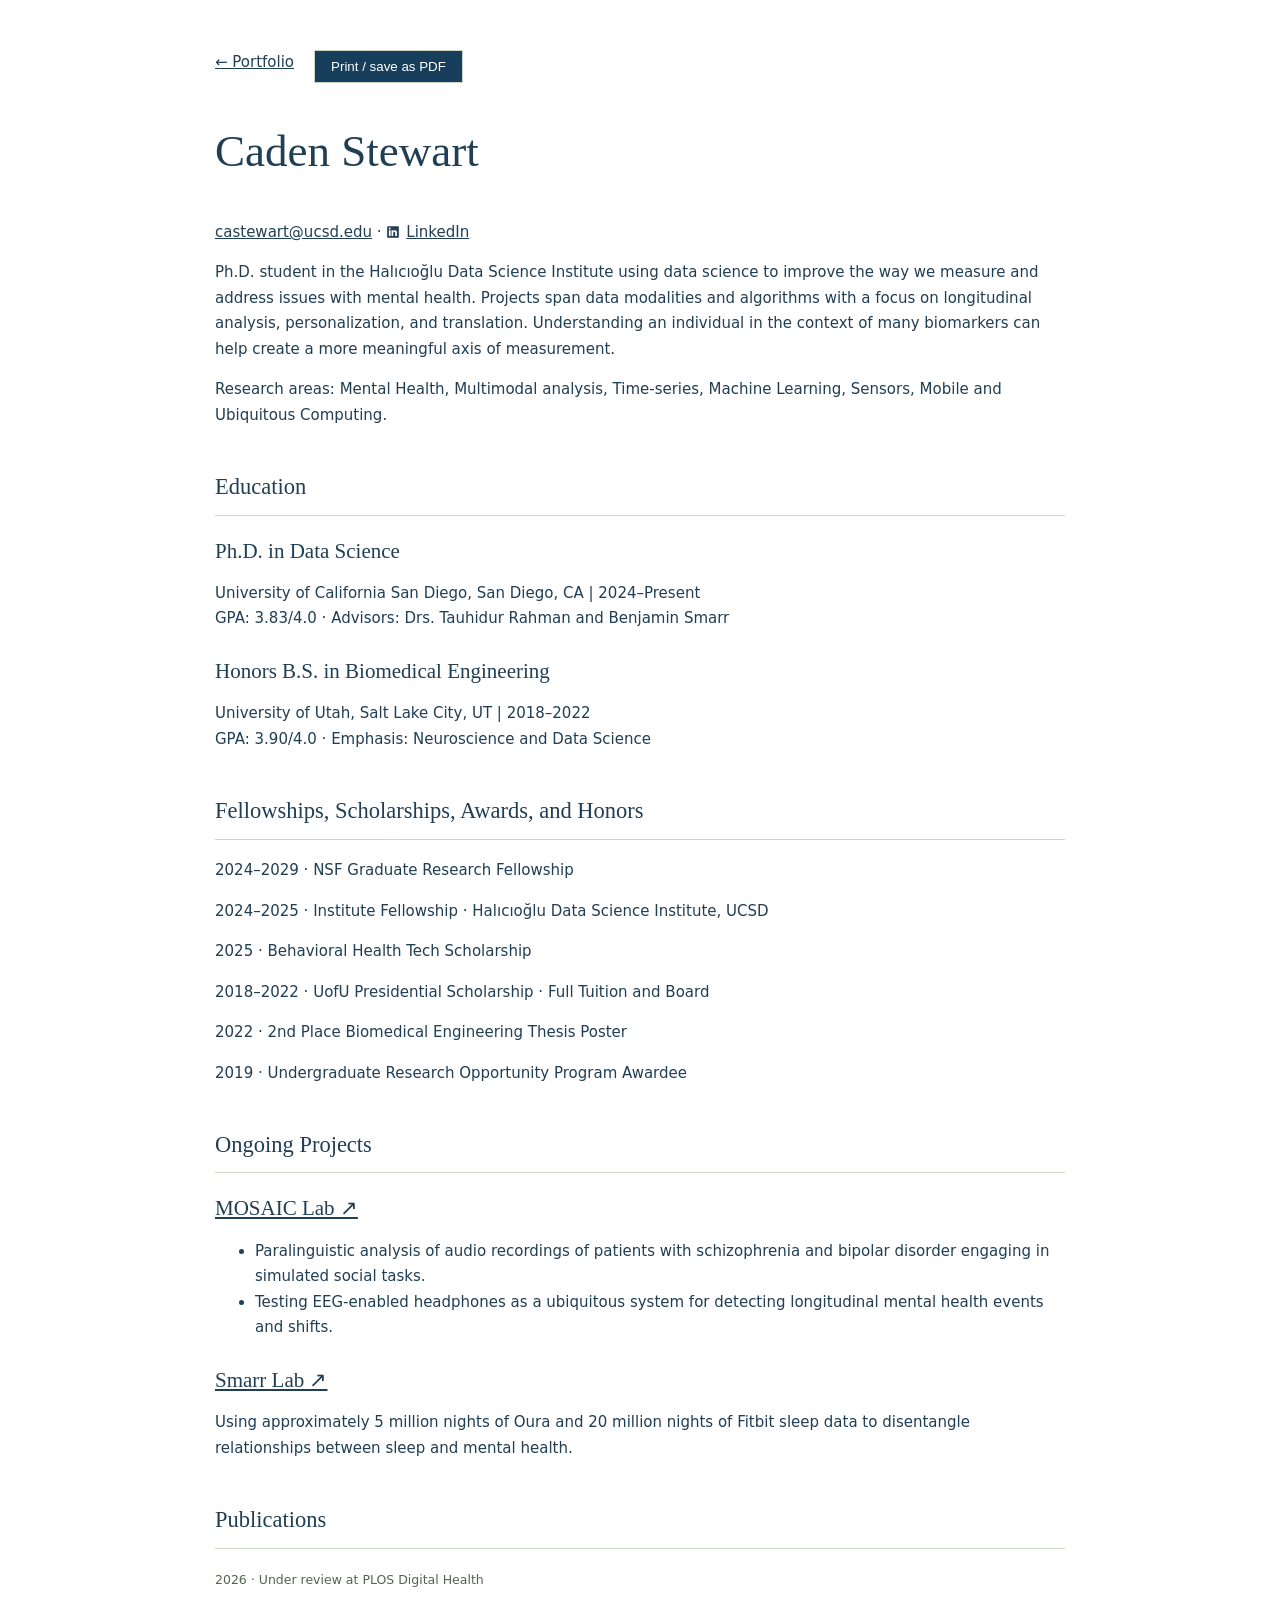
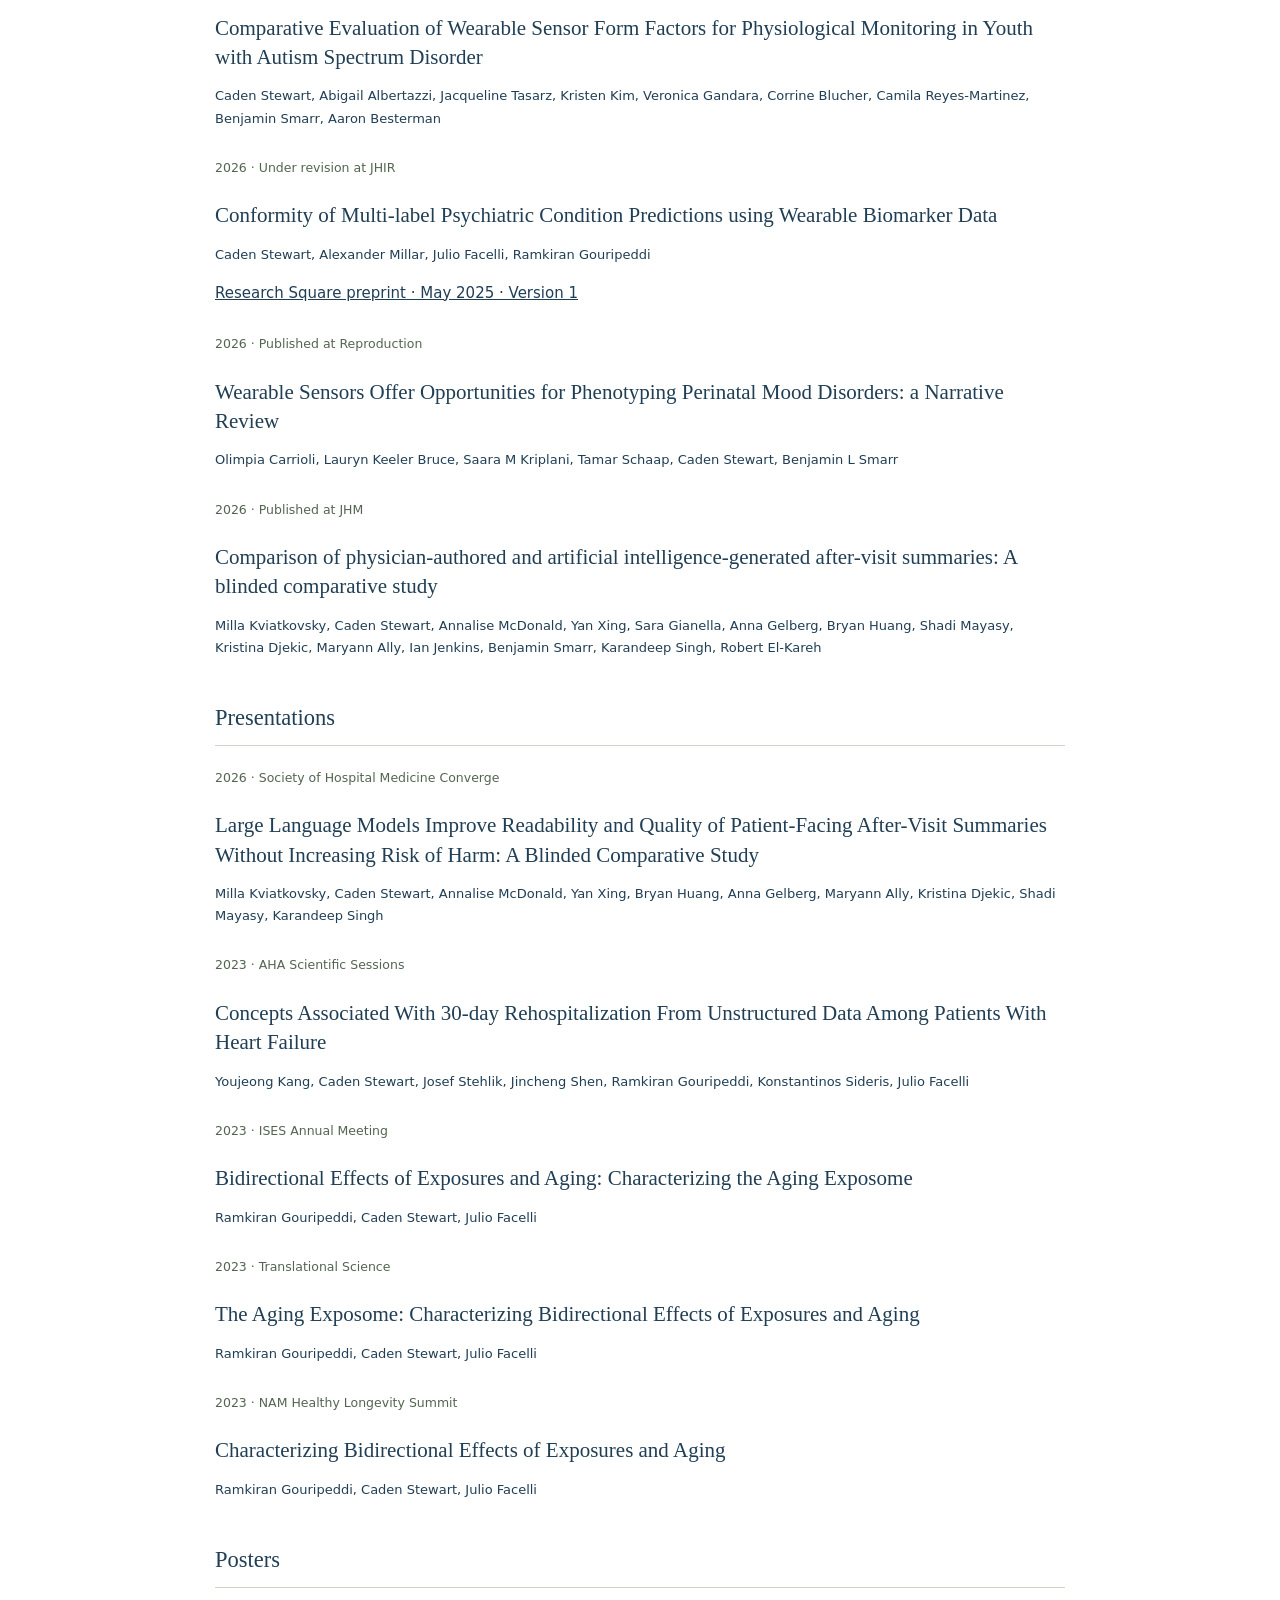
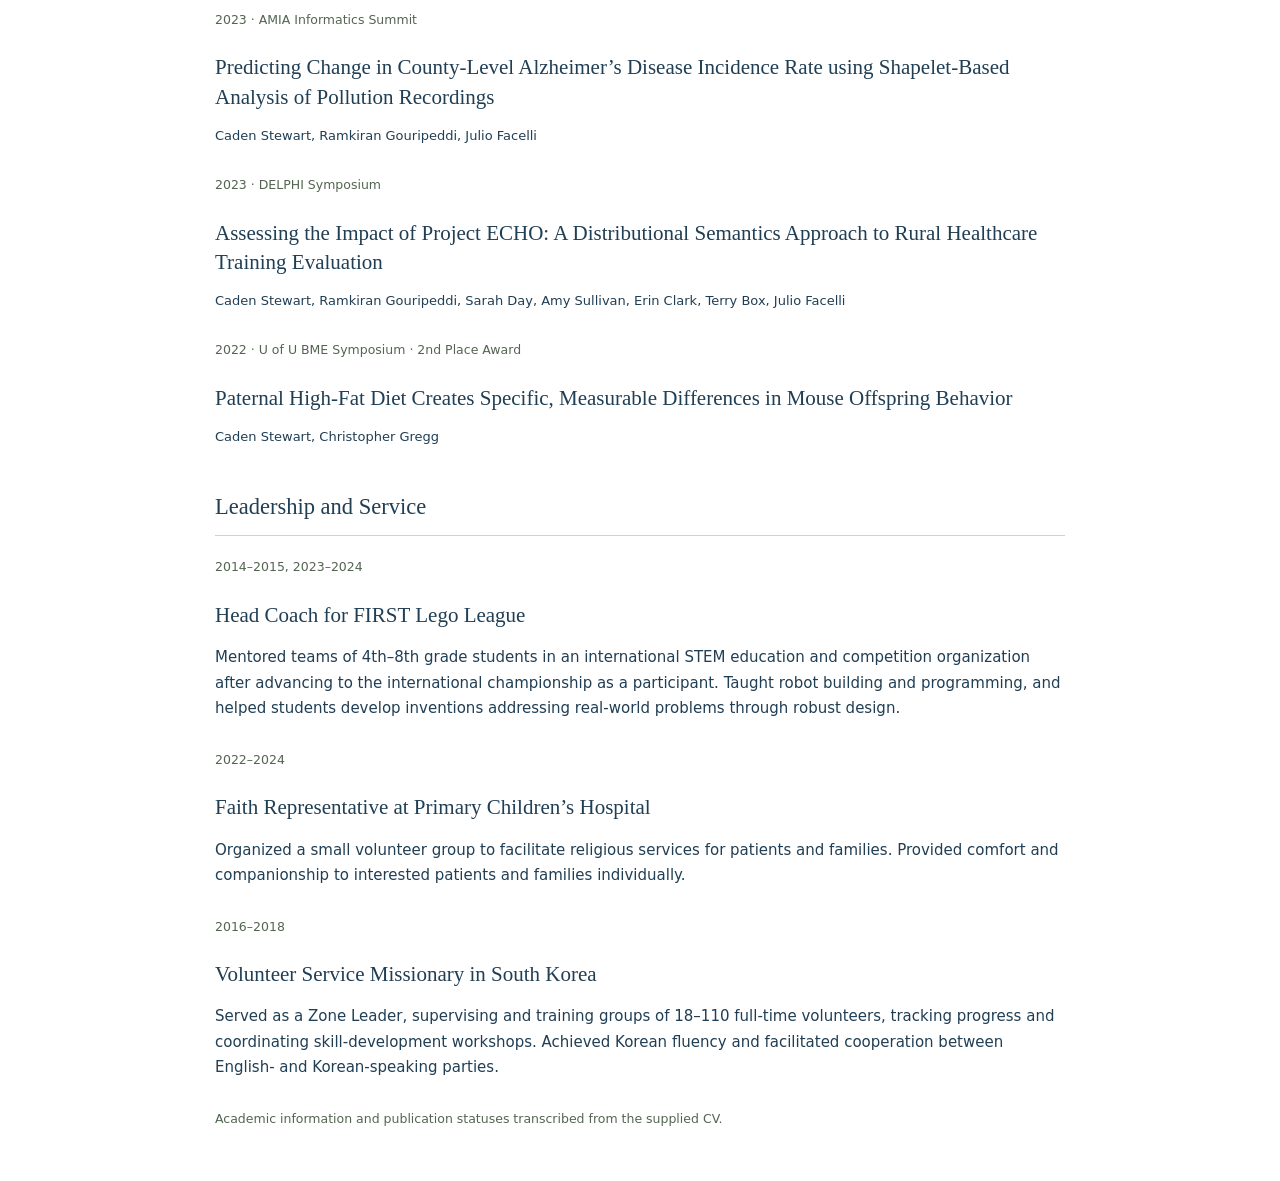
==== commit ed3bfca2: "Add LinkedIn icons and links to MOSAIC and Smarr labs" ====
--- a/cv.html
+++ b/cv.html
@@ -1 +1 @@
-<!doctype html><html lang="en"><head><meta charset="utf-8"><meta name="viewport" content="width=device-width,initial-scale=1"><title>Caden Stewart | Curriculum Vitae</title><link rel="icon" href="assets/favicon.svg"><style>body{max-width:850px;margin:50px auto;padding:0 25px;color:#203e54;font:15px/1.7 system-ui,sans-serif}h1,h2,h3{font-family:Georgia,serif;font-weight:400}h1{font-size:45px}h2{border-bottom:1px solid #ccd5c6;padding-bottom:8px;margin-top:40px}h3{font-size:21px;line-height:1.4;margin-bottom:8px}article{margin-bottom:25px}a{color:inherit}small{color:#536551}.toolbar{display:flex;gap:20px}button{padding:8px 16px;border:1px solid #ccd5c6;background:#173e5a;color:white;cursor:pointer}.authors{font-size:13px}@media print{body{margin:0;max-width:none}.toolbar{display:none}a{text-decoration:none}h2,h3{break-after:avoid}article{break-inside:avoid}}</style></head><body><div class="toolbar"><a href="index.html">← Portfolio</a><button id="print">Print / save as PDF</button></div><h1>Caden Stewart</h1><p><a href="mailto:castewart@ucsd.edu">castewart@ucsd.edu</a> · <a href="https://www.linkedin.com/in/curious-caden">LinkedIn</a></p><p>Ph.D. student in the Halıcıoğlu Data Science Institute using data science to improve the way we measure and address issues with mental health. Projects span data modalities and algorithms with a focus on longitudinal analysis, personalization, and translation. Understanding an individual in the context of many biomarkers can help create a more meaningful axis of measurement.</p><p>Research areas: Mental Health, Multimodal analysis, Time-series, Machine Learning, Sensors, Mobile and Ubiquitous Computing.</p><h2>Education</h2><article><h3>Ph.D. in Data Science</h3><p>University of California San Diego, San Diego, CA | 2024–Present<br>GPA: 3.83/4.0 · Advisors: Drs. Tauhidur Rahman and Benjamin Smarr</p></article><article><h3>Honors B.S. in Biomedical Engineering</h3><p>University of Utah, Salt Lake City, UT | 2018–2022<br>GPA: 3.90/4.0 · Emphasis: Neuroscience and Data Science</p></article><h2>Fellowships, Scholarships, Awards, and Honors</h2><p>2024–2029 · NSF Graduate Research Fellowship</p><p>2024–2025 · Institute Fellowship · Halıcıoğlu Data Science Institute, UCSD</p><p>2025 · Behavioral Health Tech Scholarship</p><p>2018–2022 · UofU Presidential Scholarship · Full Tuition and Board</p><p>2022 · 2nd Place Biomedical Engineering Thesis Poster</p><p>2019 · Undergraduate Research Opportunity Program Awardee</p><h2>Ongoing Projects</h2><article><h3>MOSAIC Lab</h3><ul><li>Paralinguistic analysis of audio recordings of patients with schizophrenia and bipolar disorder engaging in simulated social tasks.</li><li>Testing EEG-enabled headphones as a ubiquitous system for detecting longitudinal mental health events and shifts.</li></ul></article><article><h3>Smarr Lab</h3><p>Using approximately 5 million nights of Oura and 20 million nights of Fitbit sleep data to disentangle relationships between sleep and mental health.</p></article><h2>Publications</h2><article><small>2026 · Under review at PLOS Digital Health</small><h3>Comparative Evaluation of Wearable Sensor Form Factors for Physiological Monitoring in Youth with Autism Spectrum Disorder</h3><p class="authors">Caden Stewart, Abigail Albertazzi, Jacqueline Tasarz, Kristen Kim, Veronica Gandara, Corrine Blucher, Camila Reyes-Martinez, Benjamin Smarr, Aaron Besterman</p></article><article><small>2026 · Under revision at JHIR</small><h3>Conformity of Multi-label Psychiatric Condition Predictions using Wearable Biomarker Data</h3><p class="authors">Caden Stewart, Alexander Millar, Julio Facelli, Ramkiran Gouripeddi</p><p><a href="https://doi.org/10.21203/rs.3.rs-6458806/v1">Research Square preprint · May 2025 · Version 1</a></p></article><article><small>2026 · Published at Reproduction</small><h3>Wearable Sensors Offer Opportunities for Phenotyping Perinatal Mood Disorders: a Narrative Review</h3><p class="authors">Olimpia Carrioli, Lauryn Keeler Bruce, Saara M Kriplani, Tamar Schaap, Caden Stewart, Benjamin L Smarr</p></article><article><small>2026 · Published at JHM</small><h3>Comparison of physician-authored and artificial intelligence-generated after-visit summaries: A blinded comparative study</h3><p class="authors">Milla Kviatkovsky, Caden Stewart, Annalise McDonald, Yan Xing, Sara Gianella, Anna Gelberg, Bryan Huang, Shadi Mayasy, Kristina Djekic, Maryann Ally, Ian Jenkins, Benjamin Smarr, Karandeep Singh, Robert El-Kareh</p></article><h2>Presentations</h2><article><small>2026 · Society of Hospital Medicine Converge</small><h3>Large Language Models Improve Readability and Quality of Patient-Facing After-Visit Summaries Without Increasing Risk of Harm: A Blinded Comparative Study</h3><p class="authors">Milla Kviatkovsky, Caden Stewart, Annalise McDonald, Yan Xing, Bryan Huang, Anna Gelberg, Maryann Ally, Kristina Djekic, Shadi Mayasy, Karandeep Singh</p></article><article><small>2023 · AHA Scientific Sessions</small><h3>Concepts Associated With 30-day Rehospitalization From Unstructured Data Among Patients With Heart Failure</h3><p class="authors">Youjeong Kang, Caden Stewart, Josef Stehlik, Jincheng Shen, Ramkiran Gouripeddi, Konstantinos Sideris, Julio Facelli</p></article><article><small>2023 · ISES Annual Meeting</small><h3>Bidirectional Effects of Exposures and Aging: Characterizing the Aging Exposome</h3><p class="authors">Ramkiran Gouripeddi, Caden Stewart, Julio Facelli</p></article><article><small>2023 · Translational Science</small><h3>The Aging Exposome: Characterizing Bidirectional Effects of Exposures and Aging</h3><p class="authors">Ramkiran Gouripeddi, Caden Stewart, Julio Facelli</p></article><article><small>2023 · NAM Healthy Longevity Summit</small><h3>Characterizing Bidirectional Effects of Exposures and Aging</h3><p class="authors">Ramkiran Gouripeddi, Caden Stewart, Julio Facelli</p></article><h2>Posters</h2><article><small>2023 · AMIA Informatics Summit</small><h3>Predicting Change in County-Level Alzheimer’s Disease Incidence Rate using Shapelet-Based Analysis of Pollution Recordings</h3><p class="authors">Caden Stewart, Ramkiran Gouripeddi, Julio Facelli</p></article><article><small>2023 · DELPHI Symposium</small><h3>Assessing the Impact of Project ECHO: A Distributional Semantics Approach to Rural Healthcare Training Evaluation</h3><p class="authors">Caden Stewart, Ramkiran Gouripeddi, Sarah Day, Amy Sullivan, Erin Clark, Terry Box, Julio Facelli</p></article><article><small>2022 · U of U BME Symposium · 2nd Place Award</small><h3>Paternal High-Fat Diet Creates Specific, Measurable Differences in Mouse Offspring Behavior</h3><p class="authors">Caden Stewart, Christopher Gregg</p></article><h2>Leadership and Service</h2><article><small>2014–2015, 2023–2024</small><h3>Head Coach for FIRST Lego League</h3><p>Mentored teams of 4th–8th grade students in an international STEM education and competition organization after advancing to the international championship as a participant. Taught robot building and programming, and helped students develop inventions addressing real-world problems through robust design.</p></article><article><small>2022–2024</small><h3>Faith Representative at Primary Children’s Hospital</h3><p>Organized a small volunteer group to facilitate religious services for patients and families. Provided comfort and companionship to interested patients and families individually.</p></article><article><small>2016–2018</small><h3>Volunteer Service Missionary in South Korea</h3><p>Served as a Zone Leader, supervising and training groups of 18–110 full-time volunteers, tracking progress and coordinating skill-development workshops. Achieved Korean fluency and facilitated cooperation between English- and Korean-speaking parties.</p></article><p><small>Academic information and publication statuses transcribed from the supplied CV.</small></p><script>document.getElementById("print").addEventListener("click",()=>window.print())</script></body></html>+<!doctype html><html lang="en"><head><meta charset="utf-8"><meta name="viewport" content="width=device-width,initial-scale=1"><title>Caden Stewart | Curriculum Vitae</title><link rel="icon" href="assets/favicon.svg"><style>body{max-width:850px;margin:50px auto;padding:0 25px;color:#203e54;font:15px/1.7 system-ui,sans-serif}h1,h2,h3{font-family:Georgia,serif;font-weight:400}h1{font-size:45px}h2{border-bottom:1px solid #ccd5c6;padding-bottom:8px;margin-top:40px}h3{font-size:21px;line-height:1.4;margin-bottom:8px}article{margin-bottom:25px}a{color:inherit}small{color:#536551}.toolbar{display:flex;gap:20px}button{padding:8px 16px;border:1px solid #ccd5c6;background:#173e5a;color:white;cursor:pointer}.authors{font-size:13px}@media print{body{margin:0;max-width:none}.toolbar{display:none}a{text-decoration:none}h2,h3{break-after:avoid}article{break-inside:avoid}}.linkedin-logo{display:inline-block;width:14px;height:14px;vertical-align:-2px;margin-right:6px;flex-shrink:0}</style></head><body><div class="toolbar"><a href="index.html">← Portfolio</a><button id="print">Print / save as PDF</button></div><h1>Caden Stewart</h1><p><a href="mailto:castewart@ucsd.edu">castewart@ucsd.edu</a> · <a href="https://www.linkedin.com/in/curious-caden"><svg class="linkedin-logo" viewBox="0 0 24 24" aria-hidden="true" focusable="false"><path fill="currentColor" d="M20.45 2H3.55C2.69 2 2 2.68 2 3.52v16.96C2 21.32 2.69 22 3.55 22h16.9c.86 0 1.55-.68 1.55-1.52V3.52C22 2.68 21.31 2 20.45 2ZM7.93 18.75H4.98V9.2h2.95v9.55ZM6.45 7.9a1.71 1.71 0 1 1 0-3.42 1.71 1.71 0 0 1 0 3.42Zm12.3 10.85H15.8v-4.65c0-1.11-.02-2.54-1.55-2.54-1.55 0-1.79 1.21-1.79 2.46v4.73H9.51V9.2h2.83v1.3h.04c.4-.75 1.36-1.55 2.8-1.55 2.99 0 3.57 1.97 3.57 4.53v5.27Z"/></svg>LinkedIn</a></p><p>Ph.D. student in the Halıcıoğlu Data Science Institute using data science to improve the way we measure and address issues with mental health. Projects span data modalities and algorithms with a focus on longitudinal analysis, personalization, and translation. Understanding an individual in the context of many biomarkers can help create a more meaningful axis of measurement.</p><p>Research areas: Mental Health, Multimodal analysis, Time-series, Machine Learning, Sensors, Mobile and Ubiquitous Computing.</p><h2>Education</h2><article><h3>Ph.D. in Data Science</h3><p>University of California San Diego, San Diego, CA | 2024–Present<br>GPA: 3.83/4.0 · Advisors: Drs. Tauhidur Rahman and Benjamin Smarr</p></article><article><h3>Honors B.S. in Biomedical Engineering</h3><p>University of Utah, Salt Lake City, UT | 2018–2022<br>GPA: 3.90/4.0 · Emphasis: Neuroscience and Data Science</p></article><h2>Fellowships, Scholarships, Awards, and Honors</h2><p>2024–2029 · NSF Graduate Research Fellowship</p><p>2024–2025 · Institute Fellowship · Halıcıoğlu Data Science Institute, UCSD</p><p>2025 · Behavioral Health Tech Scholarship</p><p>2018–2022 · UofU Presidential Scholarship · Full Tuition and Board</p><p>2022 · 2nd Place Biomedical Engineering Thesis Poster</p><p>2019 · Undergraduate Research Opportunity Program Awardee</p><h2>Ongoing Projects</h2><article><h3><a href="https://mosaic-laboratory.github.io/">MOSAIC Lab ↗</a></h3><ul><li>Paralinguistic analysis of audio recordings of patients with schizophrenia and bipolar disorder engaging in simulated social tasks.</li><li>Testing EEG-enabled headphones as a ubiquitous system for detecting longitudinal mental health events and shifts.</li></ul></article><article><h3><a href="https://smarr.ucsd.edu/">Smarr Lab ↗</a></h3><p>Using approximately 5 million nights of Oura and 20 million nights of Fitbit sleep data to disentangle relationships between sleep and mental health.</p></article><h2>Publications</h2><article><small>2026 · Under review at PLOS Digital Health</small><h3>Comparative Evaluation of Wearable Sensor Form Factors for Physiological Monitoring in Youth with Autism Spectrum Disorder</h3><p class="authors">Caden Stewart, Abigail Albertazzi, Jacqueline Tasarz, Kristen Kim, Veronica Gandara, Corrine Blucher, Camila Reyes-Martinez, Benjamin Smarr, Aaron Besterman</p></article><article><small>2026 · Under revision at JHIR</small><h3>Conformity of Multi-label Psychiatric Condition Predictions using Wearable Biomarker Data</h3><p class="authors">Caden Stewart, Alexander Millar, Julio Facelli, Ramkiran Gouripeddi</p><p><a href="https://doi.org/10.21203/rs.3.rs-6458806/v1">Research Square preprint · May 2025 · Version 1</a></p></article><article><small>2026 · Published at Reproduction</small><h3>Wearable Sensors Offer Opportunities for Phenotyping Perinatal Mood Disorders: a Narrative Review</h3><p class="authors">Olimpia Carrioli, Lauryn Keeler Bruce, Saara M Kriplani, Tamar Schaap, Caden Stewart, Benjamin L Smarr</p></article><article><small>2026 · Published at JHM</small><h3>Comparison of physician-authored and artificial intelligence-generated after-visit summaries: A blinded comparative study</h3><p class="authors">Milla Kviatkovsky, Caden Stewart, Annalise McDonald, Yan Xing, Sara Gianella, Anna Gelberg, Bryan Huang, Shadi Mayasy, Kristina Djekic, Maryann Ally, Ian Jenkins, Benjamin Smarr, Karandeep Singh, Robert El-Kareh</p></article><h2>Presentations</h2><article><small>2026 · Society of Hospital Medicine Converge</small><h3>Large Language Models Improve Readability and Quality of Patient-Facing After-Visit Summaries Without Increasing Risk of Harm: A Blinded Comparative Study</h3><p class="authors">Milla Kviatkovsky, Caden Stewart, Annalise McDonald, Yan Xing, Bryan Huang, Anna Gelberg, Maryann Ally, Kristina Djekic, Shadi Mayasy, Karandeep Singh</p></article><article><small>2023 · AHA Scientific Sessions</small><h3>Concepts Associated With 30-day Rehospitalization From Unstructured Data Among Patients With Heart Failure</h3><p class="authors">Youjeong Kang, Caden Stewart, Josef Stehlik, Jincheng Shen, Ramkiran Gouripeddi, Konstantinos Sideris, Julio Facelli</p></article><article><small>2023 · ISES Annual Meeting</small><h3>Bidirectional Effects of Exposures and Aging: Characterizing the Aging Exposome</h3><p class="authors">Ramkiran Gouripeddi, Caden Stewart, Julio Facelli</p></article><article><small>2023 · Translational Science</small><h3>The Aging Exposome: Characterizing Bidirectional Effects of Exposures and Aging</h3><p class="authors">Ramkiran Gouripeddi, Caden Stewart, Julio Facelli</p></article><article><small>2023 · NAM Healthy Longevity Summit</small><h3>Characterizing Bidirectional Effects of Exposures and Aging</h3><p class="authors">Ramkiran Gouripeddi, Caden Stewart, Julio Facelli</p></article><h2>Posters</h2><article><small>2023 · AMIA Informatics Summit</small><h3>Predicting Change in County-Level Alzheimer’s Disease Incidence Rate using Shapelet-Based Analysis of Pollution Recordings</h3><p class="authors">Caden Stewart, Ramkiran Gouripeddi, Julio Facelli</p></article><article><small>2023 · DELPHI Symposium</small><h3>Assessing the Impact of Project ECHO: A Distributional Semantics Approach to Rural Healthcare Training Evaluation</h3><p class="authors">Caden Stewart, Ramkiran Gouripeddi, Sarah Day, Amy Sullivan, Erin Clark, Terry Box, Julio Facelli</p></article><article><small>2022 · U of U BME Symposium · 2nd Place Award</small><h3>Paternal High-Fat Diet Creates Specific, Measurable Differences in Mouse Offspring Behavior</h3><p class="authors">Caden Stewart, Christopher Gregg</p></article><h2>Leadership and Service</h2><article><small>2014–2015, 2023–2024</small><h3>Head Coach for FIRST Lego League</h3><p>Mentored teams of 4th–8th grade students in an international STEM education and competition organization after advancing to the international championship as a participant. Taught robot building and programming, and helped students develop inventions addressing real-world problems through robust design.</p></article><article><small>2022–2024</small><h3>Faith Representative at Primary Children’s Hospital</h3><p>Organized a small volunteer group to facilitate religious services for patients and families. Provided comfort and companionship to interested patients and families individually.</p></article><article><small>2016–2018</small><h3>Volunteer Service Missionary in South Korea</h3><p>Served as a Zone Leader, supervising and training groups of 18–110 full-time volunteers, tracking progress and coordinating skill-development workshops. Achieved Korean fluency and facilitated cooperation between English- and Korean-speaking parties.</p></article><p><small>Academic information and publication statuses transcribed from the supplied CV.</small></p><script>document.getElementById("print").addEventListener("click",()=>window.print())</script></body></html>
